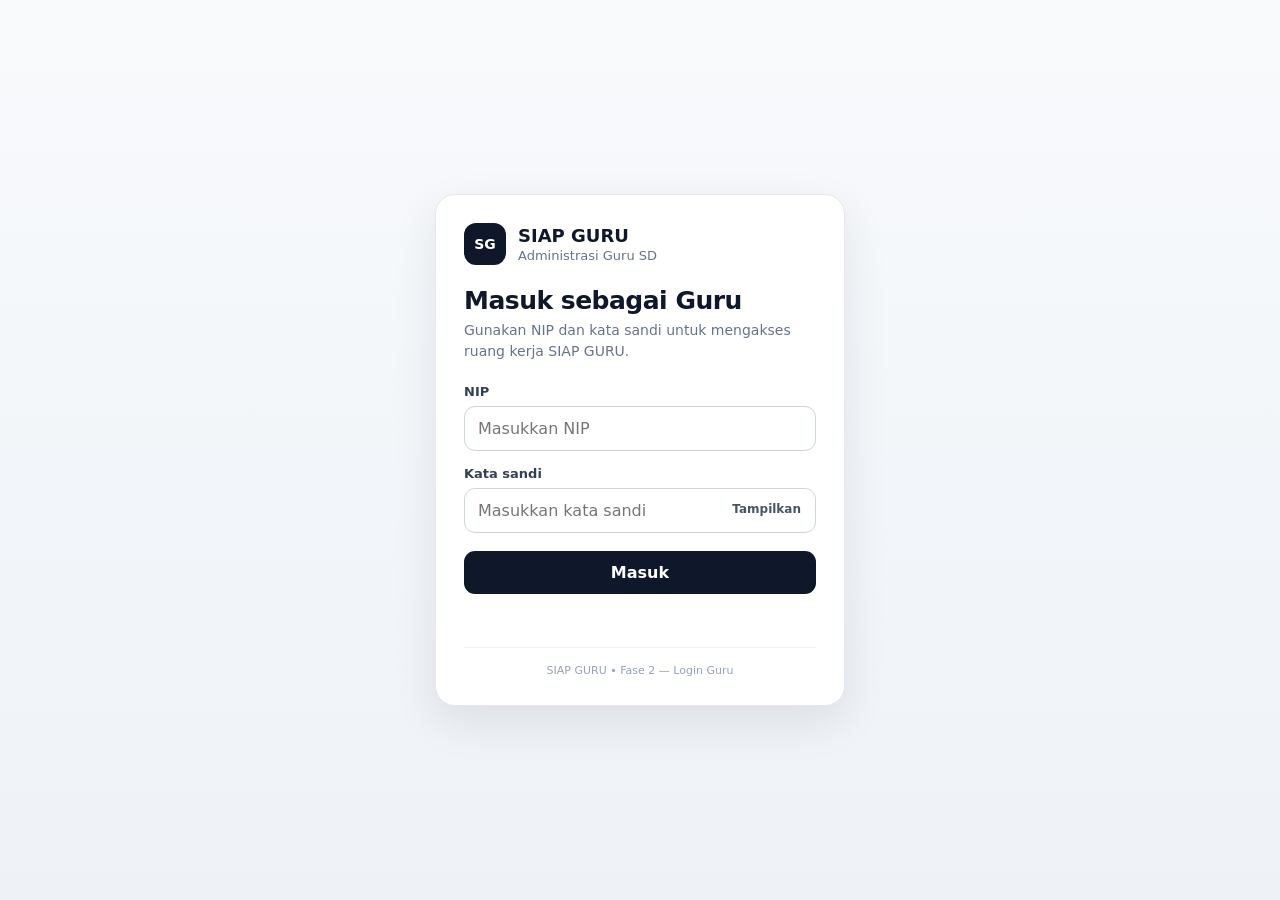
==== login.html @ 727444a2 "Phase 2: add teacher login page" ====
<!doctype html>
<html lang="id">
<head>
  <meta charset="utf-8">
  <meta name="viewport" content="width=device-width, initial-scale=1">
  <meta name="theme-color" content="#0f172a">
  <meta name="description" content="Login Guru — SIAP GURU.">
  <title>Login Guru — SIAP GURU</title>
  <link rel="stylesheet" href="assets/css/app.css">
  <style>
    .login-page{min-height:100vh;display:grid;place-items:center;padding:24px;background:linear-gradient(180deg,#f8fafc 0%,#eef2f7 100%)}
    .login-card{width:min(100%,410px);background:#fff;border:1px solid #e5e7eb;border-radius:20px;padding:28px;box-shadow:0 16px 45px rgba(15,23,42,.09)}
    .login-brand{display:flex;align-items:center;gap:12px;margin-bottom:24px}.login-mark{width:42px;height:42px;display:grid;place-items:center;border-radius:12px;background:#0f172a;color:#fff;font-weight:800;font-size:14px}.login-brand strong{display:block;font-size:18px}.login-brand span{display:block;margin-top:2px;color:#64748b;font-size:13px}
    .login-title{margin:0;font-size:25px;letter-spacing:-.02em}.login-copy{margin:7px 0 22px;color:#64748b;font-size:14px;line-height:1.5}.field{margin-bottom:15px}.field label{display:block;margin-bottom:7px;font-size:13px;font-weight:700;color:#334155}.field input{width:100%;box-sizing:border-box;padding:12px 13px;border:1px solid #cbd5e1;border-radius:11px;background:#fff;color:#0f172a;font:inherit;outline:none}.field input:focus{border-color:#64748b;box-shadow:0 0 0 3px rgba(100,116,139,.12)}.password-wrap{position:relative}.password-wrap input{padding-right:92px}.password-toggle{position:absolute;right:7px;top:7px;border:0;background:transparent;padding:7px 8px;border-radius:8px;color:#475569;font-size:12px;font-weight:700;cursor:pointer}.password-toggle:hover{background:#f1f5f9}.login-submit{width:100%;margin-top:3px;padding:12px 14px;border:0;border-radius:11px;background:#0f172a;color:#fff;font:inherit;font-weight:750;cursor:pointer}.login-submit:hover{background:#1e293b}.login-message{min-height:20px;margin:13px 0 0;font-size:12px;line-height:1.5}.login-message.error{color:#b91c1c}.login-message.info{color:#475569}.login-foot{margin-top:20px;padding-top:16px;border-top:1px solid #eef2f7;text-align:center;color:#94a3b8;font-size:11px}
    @media(max-width:480px){.login-page{padding:16px}.login-card{padding:22px;border-radius:17px}.login-title{font-size:22px}}
  </style>
</head>
<body>
  <main class="login-page">
    <section class="login-card" aria-labelledby="loginTitle">
      <div class="login-brand"><div class="login-mark" aria-hidden="true">SG</div><div><strong>SIAP GURU</strong><span>Administrasi Guru SD</span></div></div>
      <h1 id="loginTitle" class="login-title">Masuk sebagai Guru</h1>
      <p class="login-copy">Gunakan NIP dan kata sandi untuk mengakses ruang kerja SIAP GURU.</p>
      <form id="loginForm" novalidate>
        <div class="field"><label for="nip">NIP</label><input id="nip" name="nip" type="text" inputmode="numeric" autocomplete="username" placeholder="Masukkan NIP" required></div>
        <div class="field"><label for="password">Kata sandi</label><div class="password-wrap"><input id="password" name="password" type="password" autocomplete="current-password" placeholder="Masukkan kata sandi" required><button id="togglePassword" class="password-toggle" type="button" aria-pressed="false">Tampilkan</button></div></div>
        <button class="login-submit" type="submit">Masuk</button>
        <p id="loginMessage" class="login-message" role="status" aria-live="polite"></p>
      </form>
      <div class="login-foot">SIAP GURU • Fase 2 — Login Guru</div>
    </section>
  </main>
  <script src="assets/js/login.js" defer></script>
</body>
</html>
---- assets/css/app.css ----
:root {
  font-family: Inter, ui-sans-serif, system-ui, -apple-system, BlinkMacSystemFont, "Segoe UI", sans-serif;
  color: #0f172a;
  background: #f8fafc;
  font-synthesis: none;
  text-rendering: optimizeLegibility;
}

* { box-sizing: border-box; }
html { min-height: 100%; }
body { margin: 0; min-height: 100vh; background: #f8fafc; }
button { font: inherit; }

.app-shell { min-height: 100vh; display: flex; flex-direction: column; }
.topbar {
  width: min(1080px, calc(100% - 32px));
  margin: 0 auto;
  padding: 20px 0;
  display: flex;
  align-items: center;
  justify-content: space-between;
  gap: 16px;
}
.brand { display: flex; align-items: center; gap: 11px; }
.brand-mark {
  width: 40px; height: 40px; border-radius: 12px;
  display: grid; place-items: center;
  background: #0f172a; color: #fff; font-weight: 800; font-size: 12px;
  letter-spacing: .04em;
}
.brand-name { font-weight: 800; letter-spacing: .08em; font-size: 14px; }
.brand-subtitle { margin-top: 2px; color: #64748b; font-size: 12px; }
.status-pill { padding: 7px 10px; border: 1px solid #e2e8f0; border-radius: 999px; color: #475569; background: #fff; font-size: 11px; font-weight: 700; }

.main-content { width: min(1080px, calc(100% - 32px)); margin: 22px auto 0; flex: 1; }
.hero-card {
  padding: clamp(28px, 6vw, 58px);
  border: 1px solid #e2e8f0; border-radius: 24px; background: #fff;
  box-shadow: 0 18px 45px rgba(15, 23, 42, .07);
}
.eyebrow { color: #64748b; font-size: 11px; font-weight: 800; letter-spacing: .14em; }
h1 { margin: 10px 0 10px; font-size: clamp(36px, 7vw, 64px); line-height: .98; letter-spacing: -.05em; }
.hero-card p { max-width: 650px; margin: 0; color: #475569; font-size: 16px; line-height: 1.65; }
.hero-actions { display: flex; align-items: center; flex-wrap: wrap; gap: 12px; margin-top: 26px; }
.btn { border: 0; border-radius: 12px; padding: 11px 16px; cursor: pointer; font-weight: 750; }
.btn-primary { background: #0f172a; color: #fff; }
.btn-primary:hover { opacity: .9; }
.check-result { color: #475569; font-size: 13px; }

.module-grid { display: grid; grid-template-columns: repeat(4, 1fr); gap: 12px; margin-top: 14px; }
.module-card { min-height: 130px; padding: 18px; border: 1px solid #e2e8f0; border-radius: 18px; background: #fff; }
.module-number { color: #94a3b8; font-size: 11px; font-weight: 800; }
.module-card h2 { margin: 14px 0 5px; font-size: 15px; }
.module-card p { margin: 0; color: #64748b; font-size: 12px; line-height: 1.5; }
.build-note { margin-top: 14px; padding: 14px 16px; border-radius: 14px; background: #eef2f7; color: #475569; font-size: 12px; line-height: 1.5; }
.build-note strong { color: #0f172a; margin-right: 5px; }
.footer { width: min(1080px, calc(100% - 32px)); margin: 30px auto 22px; color: #94a3b8; text-align: center; font-size: 11px; }

@media (max-width: 760px) {
  .topbar { padding-top: 14px; }
  .status-pill { display: none; }
  .main-content { margin-top: 12px; }
  .hero-card { border-radius: 20px; padding: 26px 22px; }
  .module-grid { grid-template-columns: repeat(2, 1fr); }
}

@media (max-width: 430px) {
  .module-grid { grid-template-columns: 1fr; }
}
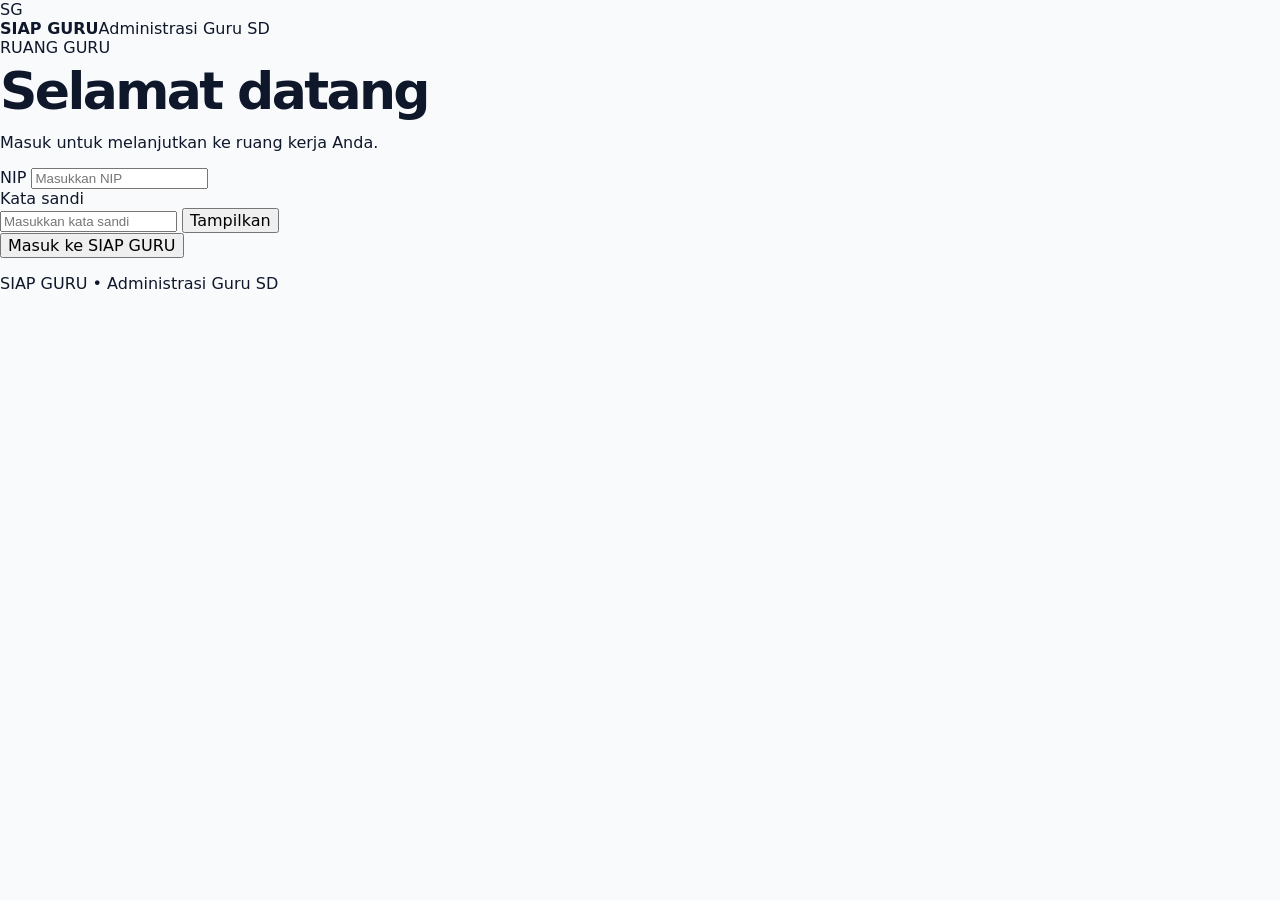
==== commit 3b5daeb7: "Redesign login visual SIAP GURU" ====
--- a/login.html
+++ b/login.html
@@ -3,31 +3,39 @@
 <head>
   <meta charset="utf-8">
   <meta name="viewport" content="width=device-width, initial-scale=1">
-  <meta name="theme-color" content="#0f172a">
+  <meta name="theme-color" content="#f7f8fa">
   <meta name="description" content="Login Guru — SIAP GURU.">
   <title>Login Guru — SIAP GURU</title>
   <link rel="stylesheet" href="assets/css/app.css">
-  <style>
-    .login-page{min-height:100vh;display:grid;place-items:center;padding:24px;background:linear-gradient(180deg,#f8fafc 0%,#eef2f7 100%)}
-    .login-card{width:min(100%,410px);background:#fff;border:1px solid #e5e7eb;border-radius:20px;padding:28px;box-shadow:0 16px 45px rgba(15,23,42,.09)}
-    .login-brand{display:flex;align-items:center;gap:12px;margin-bottom:24px}.login-mark{width:42px;height:42px;display:grid;place-items:center;border-radius:12px;background:#0f172a;color:#fff;font-weight:800;font-size:14px}.login-brand strong{display:block;font-size:18px}.login-brand span{display:block;margin-top:2px;color:#64748b;font-size:13px}
-    .login-title{margin:0;font-size:25px;letter-spacing:-.02em}.login-copy{margin:7px 0 22px;color:#64748b;font-size:14px;line-height:1.5}.field{margin-bottom:15px}.field label{display:block;margin-bottom:7px;font-size:13px;font-weight:700;color:#334155}.field input{width:100%;box-sizing:border-box;padding:12px 13px;border:1px solid #cbd5e1;border-radius:11px;background:#fff;color:#0f172a;font:inherit;outline:none}.field input:focus{border-color:#64748b;box-shadow:0 0 0 3px rgba(100,116,139,.12)}.password-wrap{position:relative}.password-wrap input{padding-right:92px}.password-toggle{position:absolute;right:7px;top:7px;border:0;background:transparent;padding:7px 8px;border-radius:8px;color:#475569;font-size:12px;font-weight:700;cursor:pointer}.password-toggle:hover{background:#f1f5f9}.login-submit{width:100%;margin-top:3px;padding:12px 14px;border:0;border-radius:11px;background:#0f172a;color:#fff;font:inherit;font-weight:750;cursor:pointer}.login-submit:hover{background:#1e293b}.login-message{min-height:20px;margin:13px 0 0;font-size:12px;line-height:1.5}.login-message.error{color:#b91c1c}.login-message.info{color:#475569}.login-foot{margin-top:20px;padding-top:16px;border-top:1px solid #eef2f7;text-align:center;color:#94a3b8;font-size:11px}
-    @media(max-width:480px){.login-page{padding:16px}.login-card{padding:22px;border-radius:17px}.login-title{font-size:22px}}
-  </style>
 </head>
-<body>
+<body class="login-body">
   <main class="login-page">
-    <section class="login-card" aria-labelledby="loginTitle">
-      <div class="login-brand"><div class="login-mark" aria-hidden="true">SG</div><div><strong>SIAP GURU</strong><span>Administrasi Guru SD</span></div></div>
-      <h1 id="loginTitle" class="login-title">Masuk sebagai Guru</h1>
-      <p class="login-copy">Gunakan NIP dan kata sandi untuk mengakses ruang kerja SIAP GURU.</p>
+    <section class="login-panel" aria-label="Login SIAP GURU">
+      <div class="login-brand">
+        <div class="login-mark">SG</div>
+        <div><strong>SIAP GURU</strong><span>Administrasi Guru SD</span></div>
+      </div>
+      <div class="login-heading">
+        <span class="login-kicker">RUANG GURU</span>
+        <h1>Selamat datang</h1>
+        <p>Masuk untuk melanjutkan ke ruang kerja Anda.</p>
+      </div>
       <form id="loginForm" novalidate>
-        <div class="field"><label for="nip">NIP</label><input id="nip" name="nip" type="text" inputmode="numeric" autocomplete="username" placeholder="Masukkan NIP" required></div>
-        <div class="field"><label for="password">Kata sandi</label><div class="password-wrap"><input id="password" name="password" type="password" autocomplete="current-password" placeholder="Masukkan kata sandi" required><button id="togglePassword" class="password-toggle" type="button" aria-pressed="false">Tampilkan</button></div></div>
-        <button class="login-submit" type="submit">Masuk</button>
+        <div class="field">
+          <label for="nip">NIP</label>
+          <input id="nip" name="nip" type="text" inputmode="numeric" autocomplete="username" placeholder="Masukkan NIP" required>
+        </div>
+        <div class="field">
+          <label for="password">Kata sandi</label>
+          <div class="password-wrap">
+            <input id="password" name="password" type="password" autocomplete="current-password" placeholder="Masukkan kata sandi" required>
+            <button id="togglePassword" class="password-toggle" type="button" aria-pressed="false">Tampilkan</button>
+          </div>
+        </div>
+        <button class="login-submit" type="submit">Masuk ke SIAP GURU</button>
         <p id="loginMessage" class="login-message" role="status" aria-live="polite"></p>
       </form>
-      <div class="login-foot">SIAP GURU • Fase 2 — Login Guru</div>
+      <div class="login-foot">SIAP GURU <span>•</span> Administrasi Guru SD</div>
     </section>
   </main>
   <script src="assets/js/login.js" defer></script>
--- a/assets/css/app.css
+++ b/assets/css/app.css
@@ -9,61 +9,75 @@
 * { box-sizing: border-box; }
 html { min-height: 100%; }
 body { margin: 0; min-height: 100vh; background: #f8fafc; }
-button { font: inherit; }
+button, a { font: inherit; }
+a { color: inherit; }
 
 .app-shell { min-height: 100vh; display: flex; flex-direction: column; }
 .topbar {
-  width: min(1080px, calc(100% - 32px));
-  margin: 0 auto;
-  padding: 20px 0;
-  display: flex;
-  align-items: center;
-  justify-content: space-between;
-  gap: 16px;
+  width: min(1080px, calc(100% - 32px)); margin: 0 auto; padding: 16px 0;
+  display: flex; align-items: center; justify-content: space-between; gap: 16px;
 }
-.brand { display: flex; align-items: center; gap: 11px; }
+.brand { display: flex; align-items: center; gap: 10px; }
 .brand-mark {
-  width: 40px; height: 40px; border-radius: 12px;
-  display: grid; place-items: center;
-  background: #0f172a; color: #fff; font-weight: 800; font-size: 12px;
-  letter-spacing: .04em;
+  width: 38px; height: 38px; border-radius: 11px; display: grid; place-items: center;
+  background: #0f172a; color: #fff; font-weight: 800; font-size: 11px; letter-spacing: .04em;
 }
 .brand-name { font-weight: 800; letter-spacing: .08em; font-size: 14px; }
-.brand-subtitle { margin-top: 2px; color: #64748b; font-size: 12px; }
-.status-pill { padding: 7px 10px; border: 1px solid #e2e8f0; border-radius: 999px; color: #475569; background: #fff; font-size: 11px; font-weight: 700; }
+.brand-subtitle { margin-top: 2px; color: #64748b; font-size: 11px; }
+.login-link {
+  padding: 8px 12px; border: 1px solid #e2e8f0; border-radius: 10px;
+  background: #fff; color: #334155; text-decoration: none; font-size: 12px; font-weight: 750;
+}
+.login-link:hover { border-color: #cbd5e1; background: #f8fafc; }
 
-.main-content { width: min(1080px, calc(100% - 32px)); margin: 22px auto 0; flex: 1; }
+.main-content { width: min(1080px, calc(100% - 32px)); margin: 14px auto 0; flex: 1; }
 .hero-card {
-  padding: clamp(28px, 6vw, 58px);
-  border: 1px solid #e2e8f0; border-radius: 24px; background: #fff;
-  box-shadow: 0 18px 45px rgba(15, 23, 42, .07);
+  padding: clamp(24px, 5vw, 42px); border: 1px solid #e2e8f0; border-radius: 20px;
+  background: #fff; box-shadow: 0 14px 35px rgba(15, 23, 42, .055);
 }
-.eyebrow { color: #64748b; font-size: 11px; font-weight: 800; letter-spacing: .14em; }
-h1 { margin: 10px 0 10px; font-size: clamp(36px, 7vw, 64px); line-height: .98; letter-spacing: -.05em; }
-.hero-card p { max-width: 650px; margin: 0; color: #475569; font-size: 16px; line-height: 1.65; }
-.hero-actions { display: flex; align-items: center; flex-wrap: wrap; gap: 12px; margin-top: 26px; }
-.btn { border: 0; border-radius: 12px; padding: 11px 16px; cursor: pointer; font-weight: 750; }
-.btn-primary { background: #0f172a; color: #fff; }
-.btn-primary:hover { opacity: .9; }
-.check-result { color: #475569; font-size: 13px; }
+.eyebrow { color: #64748b; font-size: 10px; font-weight: 800; letter-spacing: .14em; }
+h1 { margin: 9px 0 8px; font-size: clamp(34px, 6vw, 52px); line-height: .98; letter-spacing: -.05em; }
+.hero-card p { max-width: 680px; margin: 0; color: #475569; font-size: 14px; line-height: 1.6; }
 
-.module-grid { display: grid; grid-template-columns: repeat(4, 1fr); gap: 12px; margin-top: 14px; }
-.module-card { min-height: 130px; padding: 18px; border: 1px solid #e2e8f0; border-radius: 18px; background: #fff; }
-.module-number { color: #94a3b8; font-size: 11px; font-weight: 800; }
-.module-card h2 { margin: 14px 0 5px; font-size: 15px; }
-.module-card p { margin: 0; color: #64748b; font-size: 12px; line-height: 1.5; }
-.build-note { margin-top: 14px; padding: 14px 16px; border-radius: 14px; background: #eef2f7; color: #475569; font-size: 12px; line-height: 1.5; }
-.build-note strong { color: #0f172a; margin-right: 5px; }
-.footer { width: min(1080px, calc(100% - 32px)); margin: 30px auto 22px; color: #94a3b8; text-align: center; font-size: 11px; }
+.menu-section { margin-top: 18px; }
+.section-heading { display: flex; align-items: end; justify-content: space-between; gap: 12px; margin-bottom: 10px; }
+.section-heading h2 { margin: 4px 0 0; font-size: 18px; letter-spacing: -.02em; }
+.structure-note { color: #94a3b8; font-size: 11px; }
+.main-menu-grid { display: grid; grid-template-columns: repeat(2, minmax(0, 1fr)); gap: 10px; }
+.menu-card {
+  display: flex; align-items: flex-start; gap: 12px; min-height: 116px; padding: 16px;
+  border: 1px solid #e2e8f0; border-radius: 16px; background: #fff;
+}
+.menu-card.menu-home { min-height: 92px; }
+.menu-icon {
+  width: 32px; height: 32px; flex: 0 0 32px; display: grid; place-items: center;
+  border: 1px solid #e2e8f0; border-radius: 9px; color: #334155; background: #f8fafc;
+  font-size: 16px; font-weight: 700;
+}
+.menu-card h3 { margin: 1px 0 4px; font-size: 14px; }
+.menu-card p { margin: 0; color: #64748b; font-size: 11px; }
+.menu-card-body { min-width: 0; flex: 1; }
+.sub-menu { display: flex; flex-wrap: wrap; gap: 5px; margin-top: 9px; }
+.sub-menu span {
+  padding: 5px 7px; border: 1px solid #edf0f3; border-radius: 7px;
+  color: #64748b; background: #fafbfc; font-size: 10px; line-height: 1.15;
+}
+.sub-menu .sub-label { color: #334155; font-weight: 750; background: #f1f5f9; }
 
-@media (max-width: 760px) {
-  .topbar { padding-top: 14px; }
-  .status-pill { display: none; }
-  .main-content { margin-top: 12px; }
-  .hero-card { border-radius: 20px; padding: 26px 22px; }
-  .module-grid { grid-template-columns: repeat(2, 1fr); }
+.build-note { margin-top: 12px; padding: 12px 14px; border-radius: 12px; background: #eef2f7; color: #475569; font-size: 11px; line-height: 1.5; }
+.build-note strong { color: #0f172a; margin-right: 4px; }
+.footer { width: min(1080px, calc(100% - 32px)); margin: 24px auto 18px; color: #94a3b8; text-align: center; font-size: 10px; }
+
+@media (max-width: 650px) {
+  .topbar { padding-top: 13px; }
+  .main-content { margin-top: 10px; }
+  .hero-card { border-radius: 17px; padding: 23px 19px; }
+  .main-menu-grid { grid-template-columns: 1fr; }
+  .menu-card { min-height: auto; }
 }
 
 @media (max-width: 430px) {
-  .module-grid { grid-template-columns: 1fr; }
+  .topbar, .main-content, .footer { width: min(100% - 22px, 1080px); }
+  .brand-subtitle { display: none; }
+  .hero-card p { font-size: 13px; }
 }
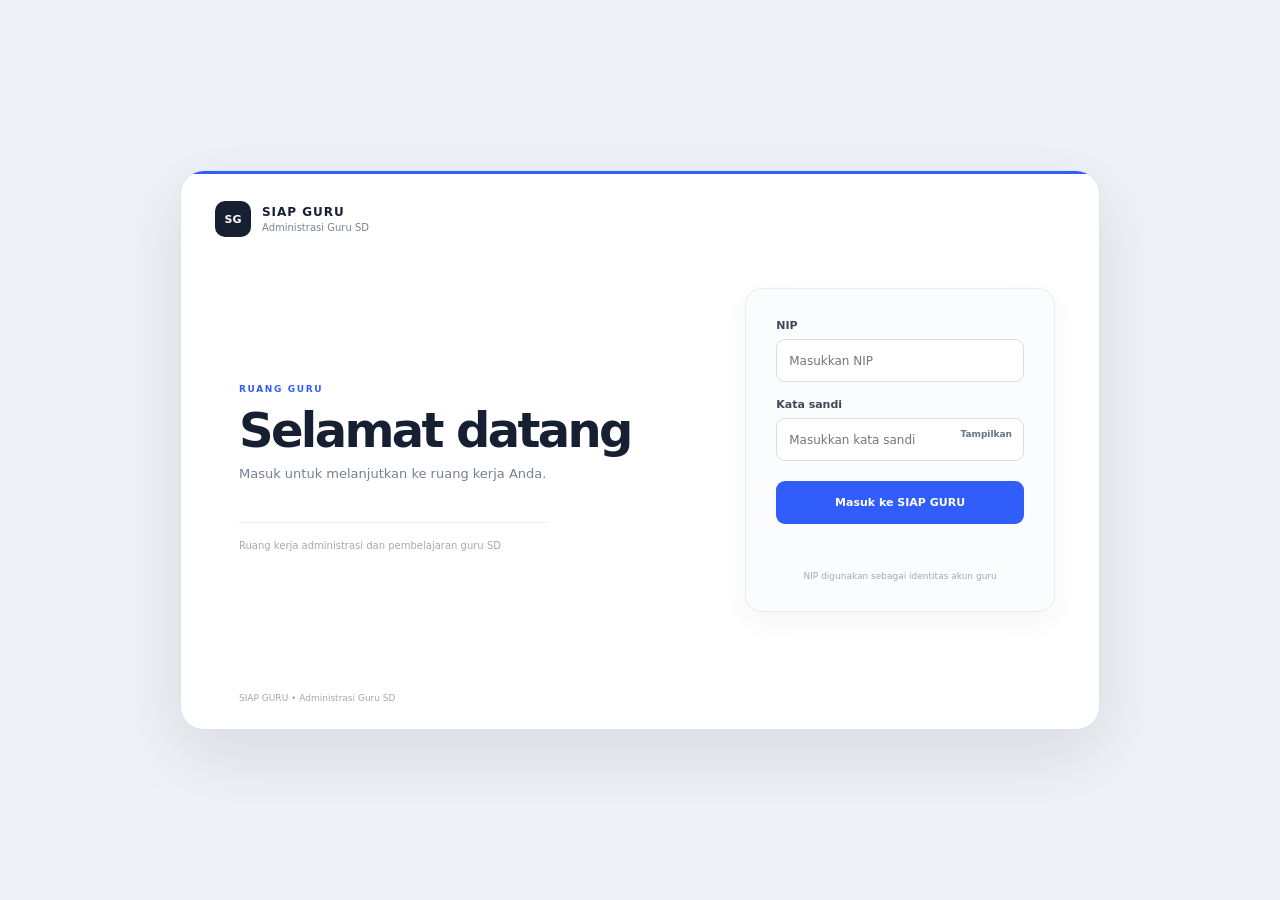
==== commit bb1cfd3d: "Apply SIAP GURU login V2 layout" ====
--- a/login.html
+++ b/login.html
@@ -3,10 +3,11 @@
 <head>
   <meta charset="utf-8">
   <meta name="viewport" content="width=device-width, initial-scale=1">
-  <meta name="theme-color" content="#f7f8fa">
+  <meta name="theme-color" content="#eef1f5">
   <meta name="description" content="Login Guru — SIAP GURU.">
   <title>Login Guru — SIAP GURU</title>
   <link rel="stylesheet" href="assets/css/app.css">
+  <link rel="stylesheet" href="assets/css/siap-guru-login-v2.css?v=1">
 </head>
 <body class="login-body">
   <main class="login-page">
--- a/assets/css/app.css
+++ b/assets/css/app.css
@@ -1,83 +1 @@
-:root {
-  font-family: Inter, ui-sans-serif, system-ui, -apple-system, BlinkMacSystemFont, "Segoe UI", sans-serif;
-  color: #0f172a;
-  background: #f8fafc;
-  font-synthesis: none;
-  text-rendering: optimizeLegibility;
-}
-
-* { box-sizing: border-box; }
-html { min-height: 100%; }
-body { margin: 0; min-height: 100vh; background: #f8fafc; }
-button, a { font: inherit; }
-a { color: inherit; }
-
-.app-shell { min-height: 100vh; display: flex; flex-direction: column; }
-.topbar {
-  width: min(1080px, calc(100% - 32px)); margin: 0 auto; padding: 16px 0;
-  display: flex; align-items: center; justify-content: space-between; gap: 16px;
-}
-.brand { display: flex; align-items: center; gap: 10px; }
-.brand-mark {
-  width: 38px; height: 38px; border-radius: 11px; display: grid; place-items: center;
-  background: #0f172a; color: #fff; font-weight: 800; font-size: 11px; letter-spacing: .04em;
-}
-.brand-name { font-weight: 800; letter-spacing: .08em; font-size: 14px; }
-.brand-subtitle { margin-top: 2px; color: #64748b; font-size: 11px; }
-.login-link {
-  padding: 8px 12px; border: 1px solid #e2e8f0; border-radius: 10px;
-  background: #fff; color: #334155; text-decoration: none; font-size: 12px; font-weight: 750;
-}
-.login-link:hover { border-color: #cbd5e1; background: #f8fafc; }
-
-.main-content { width: min(1080px, calc(100% - 32px)); margin: 14px auto 0; flex: 1; }
-.hero-card {
-  padding: clamp(24px, 5vw, 42px); border: 1px solid #e2e8f0; border-radius: 20px;
-  background: #fff; box-shadow: 0 14px 35px rgba(15, 23, 42, .055);
-}
-.eyebrow { color: #64748b; font-size: 10px; font-weight: 800; letter-spacing: .14em; }
-h1 { margin: 9px 0 8px; font-size: clamp(34px, 6vw, 52px); line-height: .98; letter-spacing: -.05em; }
-.hero-card p { max-width: 680px; margin: 0; color: #475569; font-size: 14px; line-height: 1.6; }
-
-.menu-section { margin-top: 18px; }
-.section-heading { display: flex; align-items: end; justify-content: space-between; gap: 12px; margin-bottom: 10px; }
-.section-heading h2 { margin: 4px 0 0; font-size: 18px; letter-spacing: -.02em; }
-.structure-note { color: #94a3b8; font-size: 11px; }
-.main-menu-grid { display: grid; grid-template-columns: repeat(2, minmax(0, 1fr)); gap: 10px; }
-.menu-card {
-  display: flex; align-items: flex-start; gap: 12px; min-height: 116px; padding: 16px;
-  border: 1px solid #e2e8f0; border-radius: 16px; background: #fff;
-}
-.menu-card.menu-home { min-height: 92px; }
-.menu-icon {
-  width: 32px; height: 32px; flex: 0 0 32px; display: grid; place-items: center;
-  border: 1px solid #e2e8f0; border-radius: 9px; color: #334155; background: #f8fafc;
-  font-size: 16px; font-weight: 700;
-}
-.menu-card h3 { margin: 1px 0 4px; font-size: 14px; }
-.menu-card p { margin: 0; color: #64748b; font-size: 11px; }
-.menu-card-body { min-width: 0; flex: 1; }
-.sub-menu { display: flex; flex-wrap: wrap; gap: 5px; margin-top: 9px; }
-.sub-menu span {
-  padding: 5px 7px; border: 1px solid #edf0f3; border-radius: 7px;
-  color: #64748b; background: #fafbfc; font-size: 10px; line-height: 1.15;
-}
-.sub-menu .sub-label { color: #334155; font-weight: 750; background: #f1f5f9; }
-
-.build-note { margin-top: 12px; padding: 12px 14px; border-radius: 12px; background: #eef2f7; color: #475569; font-size: 11px; line-height: 1.5; }
-.build-note strong { color: #0f172a; margin-right: 4px; }
-.footer { width: min(1080px, calc(100% - 32px)); margin: 24px auto 18px; color: #94a3b8; text-align: center; font-size: 10px; }
-
-@media (max-width: 650px) {
-  .topbar { padding-top: 13px; }
-  .main-content { margin-top: 10px; }
-  .hero-card { border-radius: 17px; padding: 23px 19px; }
-  .main-menu-grid { grid-template-columns: 1fr; }
-  .menu-card { min-height: auto; }
-}
-
-@media (max-width: 430px) {
-  .topbar, .main-content, .footer { width: min(100% - 22px, 1080px); }
-  .brand-subtitle { display: none; }
-  .hero-card p { font-size: 13px; }
-}
+:root{font-family:Inter,ui-sans-serif,system-ui,-apple-system,BlinkMacSystemFont,"Segoe UI",sans-serif;color:#172033;background:#f7f8fa;font-synthesis:none;text-rendering:optimizeLegibility}*{box-sizing:border-box}html{min-height:100%}body{margin:0;min-height:100vh;background:#f7f8fa}button,input,a{font:inherit}a{color:inherit}.login-body{background:#f7f8fa}.login-page{min-height:100vh;display:grid;place-items:center;padding:22px}.login-panel{width:min(100%,390px);padding:30px;border:1px solid #e3e6eb;border-radius:22px;background:#fff;box-shadow:0 20px 55px rgba(23,32,51,.08)}.login-brand{display:flex;align-items:center;gap:11px;margin-bottom:30px}.login-mark{width:38px;height:38px;display:grid;place-items:center;border-radius:11px;background:#172033;color:#fff;font-size:11px;font-weight:800}.login-brand strong{display:block;font-size:13px;letter-spacing:.08em}.login-brand span{display:block;margin-top:3px;color:#7a8495;font-size:11px}.login-kicker{color:#8b95a5;font-size:9px;font-weight:800;letter-spacing:.16em}.login-heading h1{margin:7px 0 6px;font-size:28px;line-height:1.08}.login-heading p{margin:0 0 25px;color:#7a8495;font-size:13px;line-height:1.5}.field{margin-bottom:15px}.field label{display:block;margin-bottom:7px;color:#3e4859;font-size:12px;font-weight:750}.field input{width:100%;padding:12px 13px;border:1px solid #d9dee6;border-radius:10px;background:#fff;color:#172033;outline:none;font-size:13px}.field input:focus{border-color:#8d97a7;box-shadow:0 0 0 3px rgba(141,151,167,.12)}.password-wrap{position:relative}.password-wrap input{padding-right:84px}.password-toggle{position:absolute;right:6px;top:6px;border:0;background:transparent;padding:6px 7px;border-radius:7px;color:#6b7585;font-size:10px;font-weight:750;cursor:pointer}.login-submit{width:100%;margin-top:3px;padding:12px 14px;border:0;border-radius:10px;background:#172033;color:#fff;font-size:12px;font-weight:750;cursor:pointer}.login-submit:disabled{opacity:.65;cursor:wait}.login-message{min-height:18px;margin:11px 0 0;font-size:11px}.login-message.error{color:#b42318}.login-message.info{color:#657083}.login-message.success{color:#167647}.login-foot{margin-top:24px;padding-top:15px;border-top:1px solid #edf0f3;color:#a0a8b5;text-align:center;font-size:10px}.app-shell{min-height:100vh;display:flex;flex-direction:column}.topbar{width:min(1080px,calc(100% - 32px));margin:0 auto;padding:16px 0;display:flex;align-items:center;justify-content:space-between;gap:16px}.brand{display:flex;align-items:center;gap:10px}.brand-mark{width:38px;height:38px;border-radius:11px;display:grid;place-items:center;background:#172033;color:#fff;font-weight:800;font-size:11px}.brand-name{font-weight:800;letter-spacing:.08em;font-size:14px}.brand-subtitle{margin-top:2px;color:#7a8495;font-size:11px}.top-actions{display:flex;align-items:center;gap:8px}.user-name-top{color:#657083;font-size:11px;font-weight:700;max-width:180px;overflow:hidden;text-overflow:ellipsis;white-space:nowrap}.login-link{padding:8px 12px;border:1px solid #dfe3e8;border-radius:9px;background:#fff;color:#465165;font-size:11px;font-weight:750;cursor:pointer}.main-content{width:min(1080px,calc(100% - 32px));margin:14px auto 0;flex:1}.dashboard-content{margin-top:10px}.dashboard-welcome{display:flex;align-items:center;justify-content:space-between;gap:18px;padding:24px;border:1px solid #e2e5ea;border-radius:18px;background:#fff;box-shadow:0 12px 30px rgba(23,32,51,.045)}.dashboard-welcome h1{margin:7px 0;font-size:clamp(26px,4vw,38px);line-height:1.05;letter-spacing:-.045em}.dashboard-welcome p{max-width:650px;margin:0;color:#687386;font-size:13px;line-height:1.55}.teacher-chip{min-width:180px;padding:12px 14px;border:1px solid #edf0f3;border-radius:12px;background:#fafbfc}.teacher-chip strong,.teacher-chip span{display:block}.teacher-chip strong{font-size:12px}.teacher-chip span{margin-top:4px;color:#7a8495;font-size:10px;line-height:1.4}.dashboard-section{margin-top:18px}.section-heading{display:flex;align-items:end;justify-content:space-between;gap:12px;margin-bottom:10px}.section-heading h2{margin:4px 0;font-size:18px}.eyebrow{color:#8791a0;font-size:9px;font-weight:800;letter-spacing:.16em}.structure-note{color:#9aa3b0;font-size:10px}.summary-grid{display:grid;grid-template-columns:repeat(4,minmax(0,1fr));gap:9px}.summary-card{position:relative;display:flex;align-items:flex-start;gap:10px;min-height:88px;padding:13px;border:1px solid #e2e5ea;border-radius:14px;background:#fff}.summary-icon{width:28px;height:28px;flex:0 0 28px;display:grid;place-items:center;border:1px solid #e0e4e9;border-radius:8px;background:#f8f9fa;color:#4b5668;font-size:10px;font-weight:800}.summary-card strong{display:block;font-size:11px}.summary-card div span{display:block;margin-top:4px;color:#7a8495;font-size:10px;line-height:1.4}.summary-value{position:absolute;right:12px;top:12px;font-size:18px;line-height:1;font-weight:800}.student-list{overflow:hidden;border:1px solid #e2e5ea;border-radius:14px;background:#fff}.student-row{display:flex;align-items:center;justify-content:space-between;padding:11px 14px;border-bottom:1px solid #edf0f3}.student-row:last-child{border-bottom:0}.student-row strong,.student-row span{display:block}.student-row strong{font-size:12px}.student-row span{margin-top:3px;color:#7a8495;font-size:10px}.empty-state{padding:18px;color:#7a8495;font-size:11px}.error-state{color:#b42318}.menu-section{margin-top:18px}.main-menu-grid{display:grid;grid-template-columns:repeat(2,minmax(0,1fr));gap:10px}.menu-card{display:flex;align-items:flex-start;gap:12px;min-height:116px;padding:16px;border:1px solid #e2e5ea;border-radius:16px;background:#fff}.menu-card.menu-home{min-height:92px}.active-menu{border-color:#d4d9e0;background:#fcfcfd}.menu-icon{width:32px;height:32px;flex:0 0 32px;display:grid;place-items:center;border:1px solid #e0e4e9;border-radius:9px;color:#4b5668;background:#f8f9fa;font-size:15px}.menu-card h3{margin:1px 0 4px;font-size:14px}.menu-card p{margin:0;color:#7a8495;font-size:11px}.menu-card-body{min-width:0;flex:1}.sub-menu{display:flex;flex-wrap:wrap;gap:5px;margin-top:9px}.sub-menu span,.sub-menu-button{padding:5px 7px;border:1px solid #edf0f3;border-radius:7px;color:#737e8e;background:#fafbfc;font-size:10px}.sub-menu-button{cursor:pointer}.sub-menu-button:hover{border-color:#d9dee6;background:#f4f6f8;color:#394457}.sub-menu .sub-label{color:#3f4a5b;font-weight:750;background:#f2f4f6}.inner-view[hidden]{display:none}.inner-view{margin-top:0}.inner-view-head{display:flex;align-items:center;justify-content:space-between;gap:18px;padding:24px;border:1px solid #e2e5ea;border-radius:18px;background:#fff}.inner-view-head h1{margin:7px 0 4px;font-size:clamp(26px,4vw,36px);line-height:1.05;letter-spacing:-.04em}.inner-view-head p{margin:0;color:#687386;font-size:12px}.back-button{display:block;margin:0 0 14px;padding:0;border:0;background:transparent;color:#657083;font-size:11px;font-weight:750;cursor:pointer}.student-toolbar{display:flex;align-items:center;justify-content:space-between;gap:10px;margin:16px 0 10px}.student-toolbar input{width:min(520px,100%);padding:11px 13px;border:1px solid #dfe3e8;border-radius:10px;background:#fff;color:#172033;outline:none;font-size:12px}.student-toolbar input:focus{border-color:#8d97a7;box-shadow:0 0 0 3px rgba(141,151,167,.12)}.student-table-wrap{overflow:auto;border:1px solid #e2e5ea;border-radius:14px;background:#fff}.student-table{width:100%;border-collapse:collapse;min-width:720px}.student-table th,.student-table td{padding:10px 11px;border-bottom:1px solid #edf0f3;text-align:left;white-space:nowrap;font-size:11px}.student-table th{background:#fafbfc;color:#687386;font-size:10px;font-weight:800}.student-table td{color:#4b5668}.student-table tr:last-child td{border-bottom:0}.student-table td:first-child,.student-table th:first-child{text-align:center;width:48px}.student-table td strong{color:#172033;font-weight:750}.footer{width:min(1080px,calc(100% - 32px));margin:24px auto 18px;color:#a0a8b5;text-align:center;font-size:10px}@media(max-width:800px){.summary-grid{grid-template-columns:repeat(2,minmax(0,1fr))}.dashboard-welcome{align-items:flex-start;flex-direction:column}.teacher-chip{width:100%}.inner-view-head{align-items:flex-start;flex-direction:column;width:100%}.inner-view-head .teacher-chip{min-width:0}.student-toolbar{align-items:stretch;flex-direction:column}}@media(max-width:650px){.topbar{padding-top:13px}.main-content{margin-top:10px}.main-menu-grid{grid-template-columns:1fr}.menu-card{min-height:auto}}@media(max-width:430px){.topbar,.main-content,.footer{width:min(100% - 22px,1080px)}.brand-subtitle{display:none}.user-name-top{max-width:90px}.summary-grid{grid-template-columns:1fr 1fr}.dashboard-welcome{padding:19px}.login-page{padding:15px}.login-panel{padding:24px 21px;border-radius:18px}.login-heading h1{font-size:25px}.inner-view-head{padding:19px}}
--- a/assets/css/siap-guru-login-v2.css
+++ b/assets/css/siap-guru-login-v2.css
@@ -0,0 +1 @@
+:root{--sg-login-bg:#eef1f5;--sg-login-surface:#fff;--sg-login-text:#172033;--sg-login-muted:#748094;--sg-login-border:#dfe4eb;--sg-login-accent:#315efb;--sg-login-accent-hover:#244bd1}body.login-body{min-height:100dvh;background:var(--sg-login-bg);color:var(--sg-login-text);overflow-x:hidden}.login-page{min-height:100dvh;display:grid;place-items:center;padding:28px}.login-panel{position:relative;width:min(920px,100%);min-height:560px;padding:0;display:grid;grid-template-columns:minmax(0,1.02fr) minmax(340px,.78fr);overflow:hidden;border:1px solid var(--sg-login-border);border-radius:24px;background:#fff;box-shadow:0 24px 70px rgba(23,32,51,.10)}.login-panel:before{content:"";position:absolute;left:0;right:0;top:0;height:3px;background:var(--sg-login-accent)}.login-brand{position:absolute;left:34px;top:30px;z-index:2;margin:0;display:flex;align-items:center;gap:11px}.login-mark{width:36px;height:36px;border-radius:10px;background:#172033}.login-brand strong{font-size:12px}.login-brand span{font-size:10px}.login-heading{grid-column:1;align-self:center;padding:90px 58px 60px}.login-kicker{font-size:9px;color:var(--sg-login-accent);letter-spacing:.18em}.login-heading h1{margin:10px 0 8px;font-size:clamp(34px,4vw,48px);letter-spacing:-.055em;line-height:1.02}.login-heading p{max-width:390px;margin:0;color:var(--sg-login-muted);font-size:13px;line-height:1.65}.login-heading:after{content:"Ruang kerja administrasi dan pembelajaran guru SD";display:block;max-width:310px;margin-top:38px;padding-top:15px;border-top:1px solid #edf0f4;color:#a0a9b7;font-size:10px;line-height:1.5}.login-panel form{grid-column:2;grid-row:1;align-self:center;margin:52px 44px;padding:30px;border:1px solid #e8ebf0;border-radius:16px;background:#fbfcfe;box-shadow:0 10px 30px rgba(23,32,51,.045)}.field{margin-bottom:16px}.field label{margin-bottom:7px;font-size:11px}.field input{height:43px;padding:11px 12px;border-color:#d8dee7;border-radius:9px;font-size:12px;background:#fff}.field input:focus{border-color:var(--sg-login-accent);box-shadow:0 0 0 3px rgba(49,94,251,.10)}.password-wrap input{padding-right:78px}.password-toggle{right:5px;top:5px;color:#667287;font-size:9px}.login-submit{height:43px;margin-top:4px;border-radius:9px;background:var(--sg-login-accent);font-size:11px;transition:background .15s ease,transform .15s ease}.login-submit:hover{background:var(--sg-login-accent-hover);transform:translateY(-1px)}.login-message{font-size:10px}.login-foot{position:absolute;left:58px;bottom:26px;margin:0;padding:0;border:0;text-align:left;font-size:9px}.login-panel form:after{content:"NIP digunakan sebagai identitas akun guru";display:block;margin-top:18px;color:#a0a9b7;text-align:center;font-size:9px}@media(max-width:760px){.login-page{padding:18px}.login-panel{width:min(430px,100%);min-height:0;display:block;border-radius:20px}.login-brand{position:relative;left:auto;top:auto;padding:25px 23px 0}.login-heading{padding:46px 23px 18px}.login-heading h1{font-size:31px}.login-heading:after{margin-top:25px}.login-panel form{margin:0 18px 18px;padding:23px;border-radius:14px}.login-foot{position:relative;left:auto;bottom:auto;margin:0;padding:0 23px 23px;text-align:center}.login-panel form:after{margin-top:15px}}@media(max-width:430px){.login-page{padding:12px}.login-panel{border-radius:17px}.login-brand{padding:21px 19px 0}.login-heading{padding:39px 19px 15px}.login-heading h1{font-size:28px}.login-heading p{font-size:12px}.login-panel form{margin:0 12px 14px;padding:20px}.login-foot{padding:0 19px 20px}}
